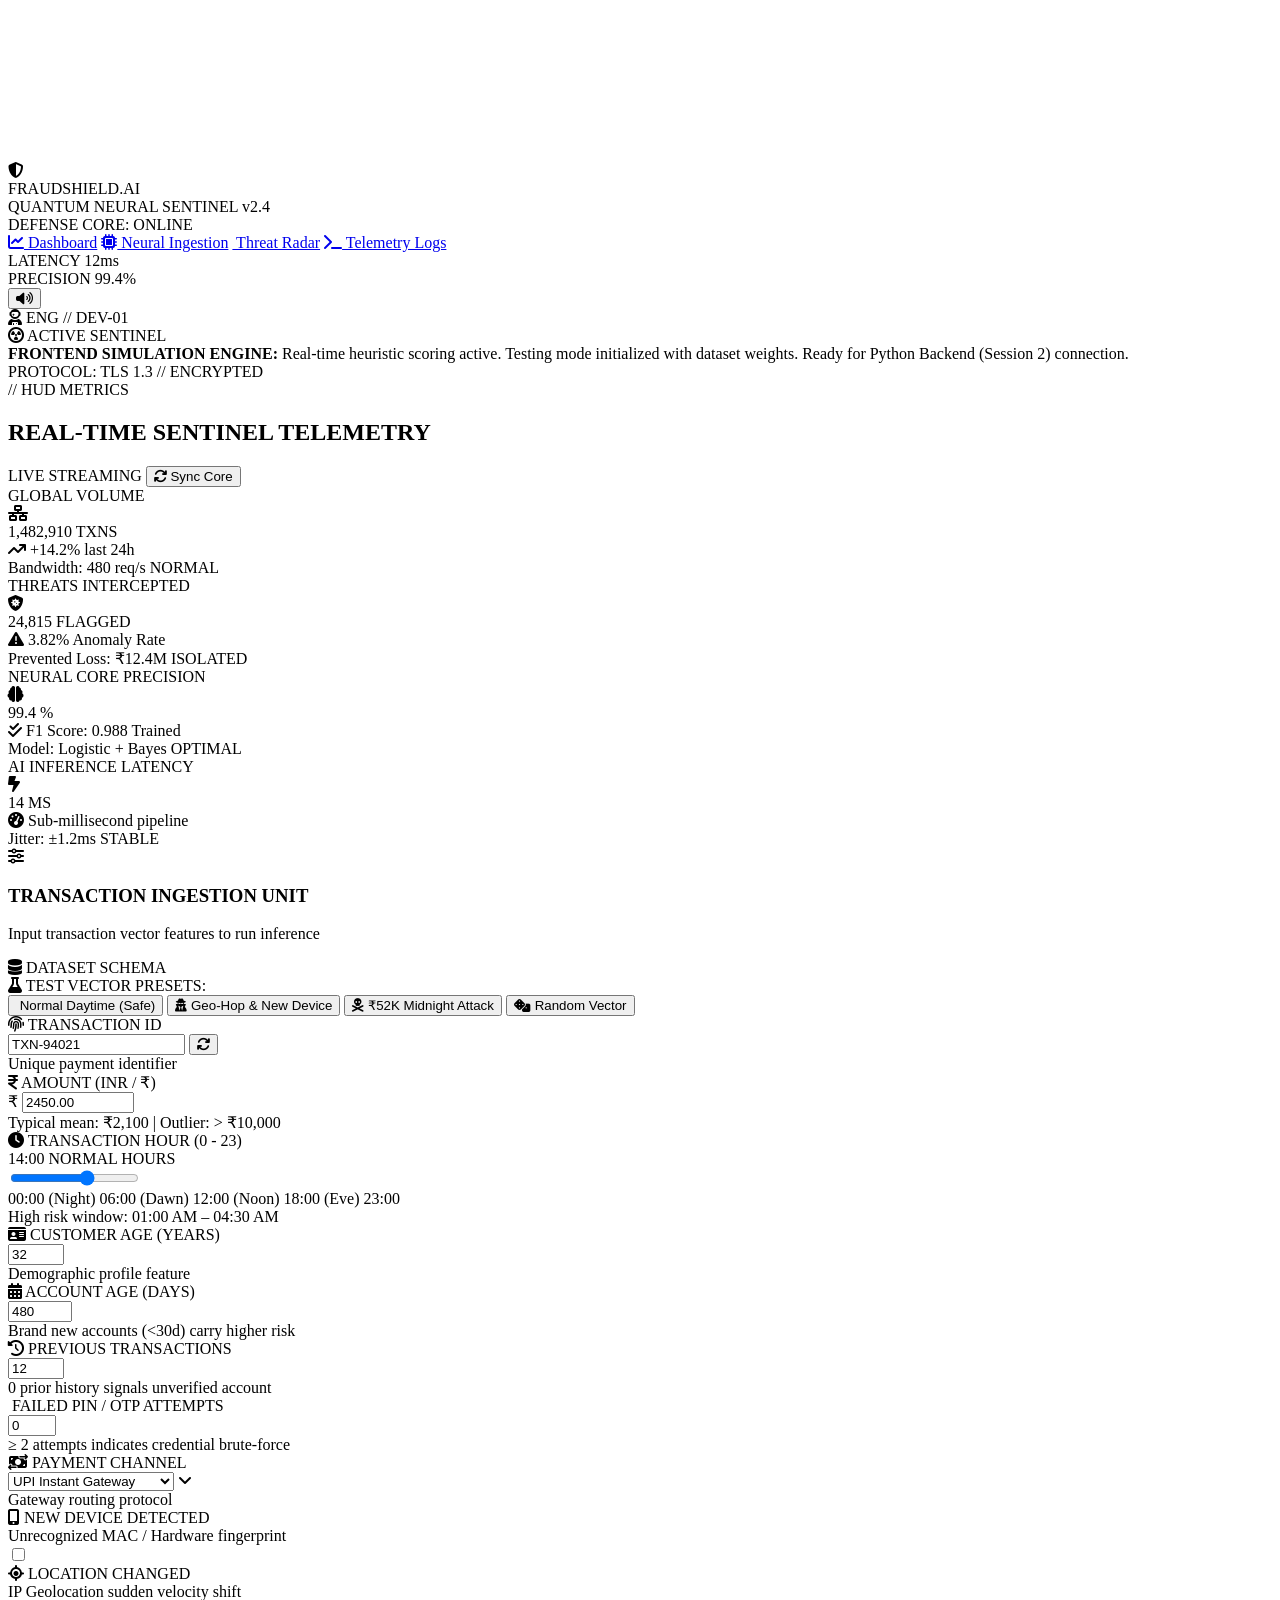
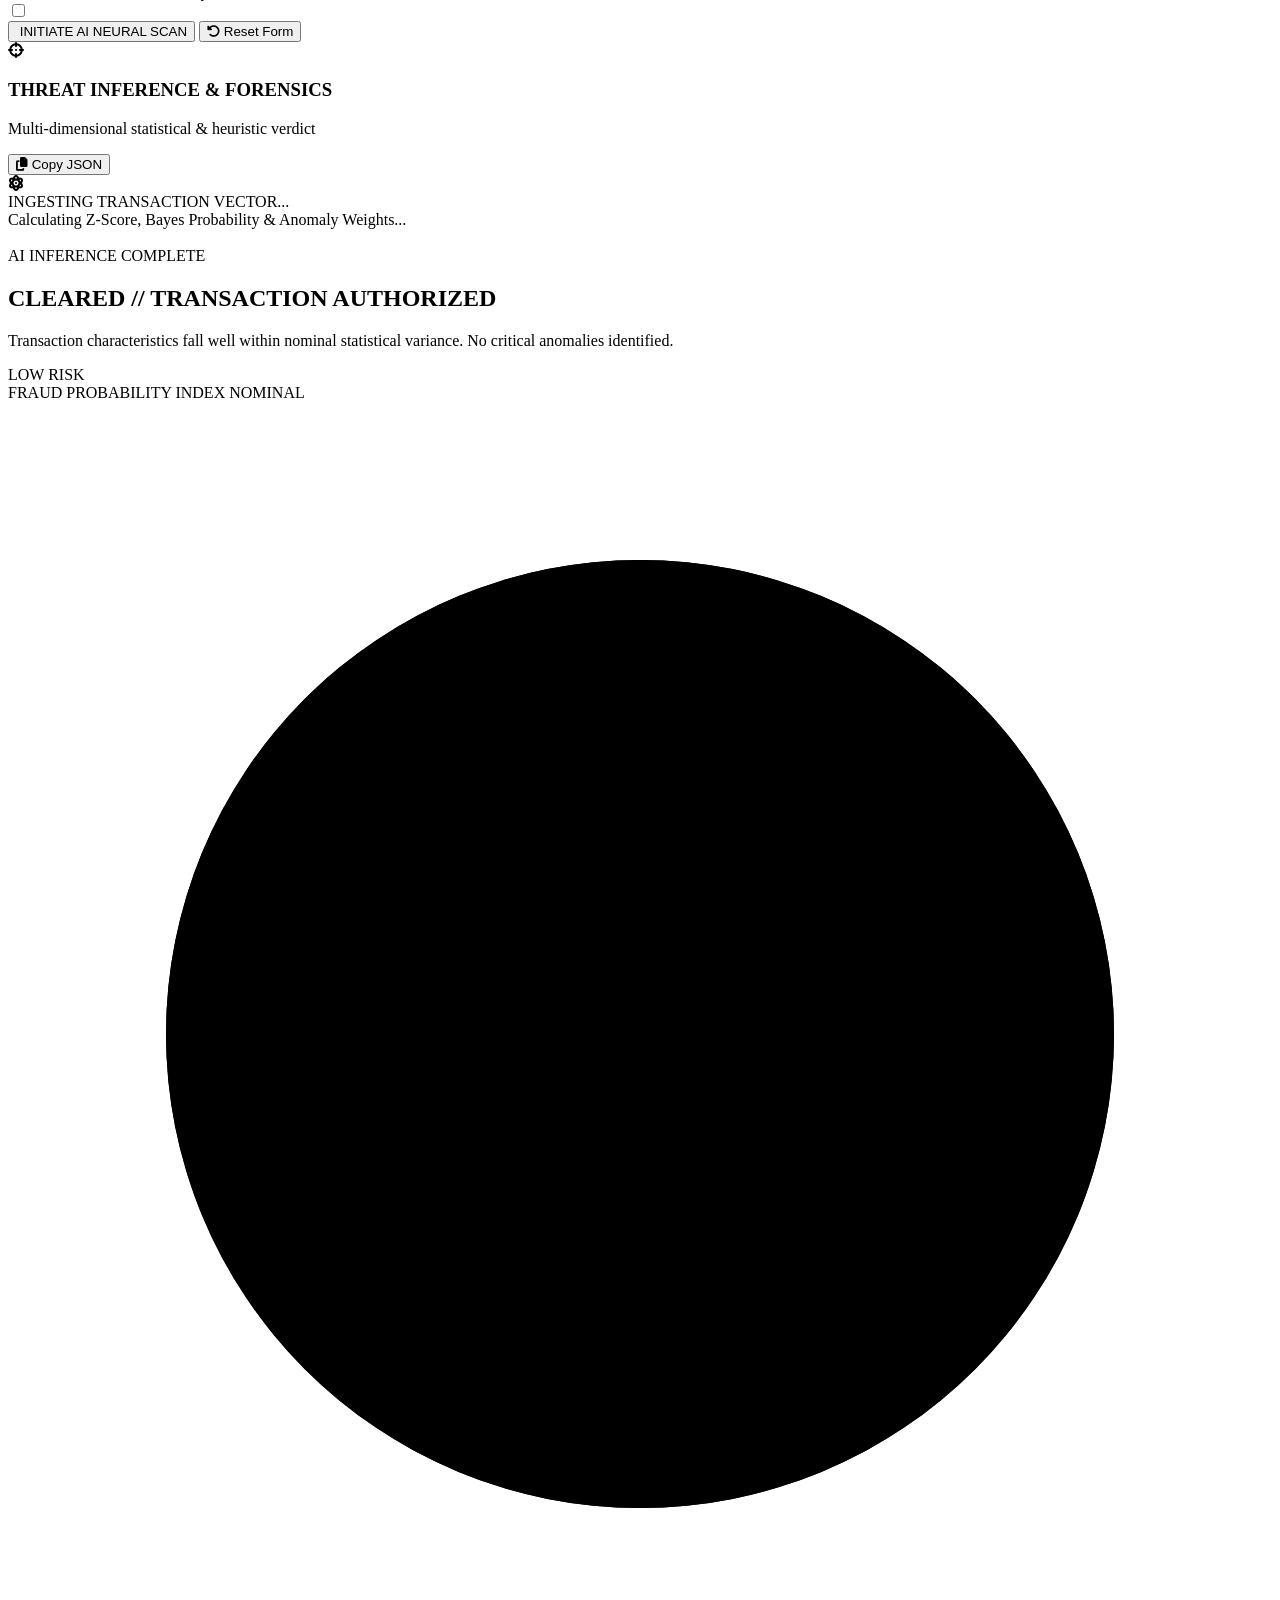
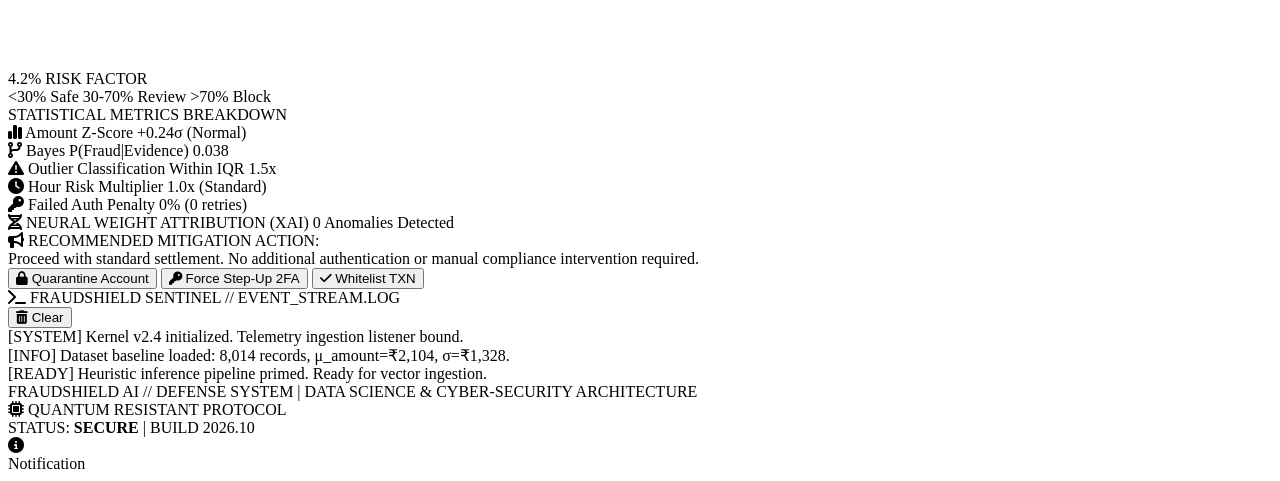
==== FraudShield AI/templates/index.html @ e83b462b "Implement Logistic Regression training pipeline, models, and Flask backend structure" ====
<!DOCTYPE html>
<html lang="en">
<head>
    <meta charset="UTF-8">
    <meta name="viewport" content="width=device-width, initial-scale=1.0">
    <title>FraudShield AI // Autonomous Fraud Detection Neural Core</title>
    <!-- Google Fonts for Futuristic Cyber / Robotics Aesthetic -->
    <link rel="preconnect" href="https://fonts.googleapis.com">
    <link rel="preconnect" href="https://fonts.gstatic.com" crossorigin>
    <link href="https://fonts.googleapis.com/css2?family=JetBrains+Mono:wght@300;400;500;700&family=Orbitron:wght@400;600;700;900&family=Rajdhani:wght@500;600;700&family=Inter:wght@300;400;500;600;700&display=swap" rel="stylesheet">
    <!-- Font Awesome Icons -->
    <link rel="stylesheet" href="https://cdnjs.cloudflare.com/ajax/libs/font-awesome/6.5.1/css/all.min.css">
    <!-- Stylesheet -->
    <link rel="stylesheet" href="/static/style.css" onerror="this.onerror=null;this.href='style.css';">
</head>
<body class="cyber-theme">
    <!-- Background Canvas for Interactive Neural Cyber Grid -->
    <canvas id="neural-bg" class="neural-canvas"></canvas>
    <div class="scanline-overlay"></div>
    <div class="cyber-grid-glow"></div>

    <div class="app-container">
        <!-- 1. NAVIGATION BAR -->
        <header class="cyber-navbar" id="navbar">
            <div class="nav-left">
                <div class="brand-logo">
                    <div class="shield-core">
                        <i class="fa-solid fa-shield-halved"></i>
                        <span class="core-pulse"></span>
                    </div>
                    <div class="brand-text">
                        <div class="brand-title">FRAUDSHIELD<span class="brand-ai">.AI</span></div>
                        <div class="brand-sub">QUANTUM NEURAL SENTINEL v2.4</div>
                    </div>
                </div>
                <div class="system-status-pill">
                    <span class="status-indicator online"></span>
                    <span class="status-label">DEFENSE CORE: ONLINE</span>
                </div>
            </div>

            <nav class="nav-links">
                <a href="#dashboard" class="nav-item active"><i class="fa-solid fa-chart-line"></i> Dashboard</a>
                <a href="#analyzer" class="nav-item"><i class="fa-solid fa-microchip"></i> Neural Ingestion</a>
                <a href="#results" class="nav-item"><i class="fa-solid fa-radar"></i> Threat Radar</a>
                <a href="#terminal" class="nav-item"><i class="fa-solid fa-terminal"></i> Telemetry Logs</a>
            </nav>

            <div class="nav-right">
                <div class="telemetry-stat">
                    <span class="t-label">LATENCY</span>
                    <span class="t-value" id="nav-latency">12ms</span>
                </div>
                <div class="telemetry-stat">
                    <span class="t-label">PRECISION</span>
                    <span class="t-value">99.4%</span>
                </div>
                <!-- Audio FX Toggle Button -->
                <button id="audio-toggle-btn" class="cyber-btn-icon" title="Toggle Cyber Audio FX" aria-label="Toggle Audio">
                    <i class="fa-solid fa-volume-high" id="audio-icon"></i>
                </button>
                <div class="user-chip">
                    <i class="fa-solid fa-user-astronaut"></i>
                    <span>ENG // DEV-01</span>
                </div>
            </div>
        </header>

        <!-- MAIN CONTENT -->
        <main class="main-wrapper">
            <!-- NOTIFICATION TICKER / BANNER -->
            <div class="cyber-alert-banner">
                <div class="banner-badge"><i class="fa-solid fa-circle-radiation"></i> ACTIVE SENTINEL</div>
                <div class="banner-scroll">
                    <span class="banner-text">
                        <strong class="text-cyan">FRONTEND SIMULATION ENGINE:</strong> Real-time heuristic scoring active. Testing mode initialized with dataset weights. Ready for Python Backend (Session 2) connection.
                    </span>
                </div>
                <div class="banner-meta">PROTOCOL: <span class="text-neon">TLS 1.3 // ENCRYPTED</span></div>
            </div>

            <!-- 2. DASHBOARD SUMMARY CARDS -->
            <section class="dashboard-section" id="dashboard">
                <div class="section-header">
                    <div class="section-title-wrap">
                        <span class="section-tag">// HUD METRICS</span>
                        <h2 class="section-title">REAL-TIME SENTINEL TELEMETRY</h2>
                    </div>
                    <div class="section-actions">
                        <span class="live-badge"><span class="pulsing-dot"></span> LIVE STREAMING</span>
                        <button class="cyber-btn-sm" id="btn-refresh-stats">
                            <i class="fa-solid fa-arrows-rotate"></i> Sync Core
                        </button>
                    </div>
                </div>

                <div class="summary-cards-grid">
                    <!-- Card 1: Transactions Scanned -->
                    <div class="hud-card" data-tilt>
                        <div class="card-glow"></div>
                        <div class="card-corner tr"></div>
                        <div class="card-corner bl"></div>
                        <div class="card-header">
                            <span class="card-category">GLOBAL VOLUME</span>
                            <div class="card-icon cyan"><i class="fa-solid fa-network-wired"></i></div>
                        </div>
                        <div class="card-body">
                            <div class="metric-value-wrap">
                                <span class="metric-value counter" id="stat-scanned">1,482,910</span>
                                <span class="metric-unit">TXNS</span>
                            </div>
                            <div class="metric-change positive">
                                <i class="fa-solid fa-arrow-trend-up"></i> +14.2% <span class="sub">last 24h</span>
                            </div>
                        </div>
                        <div class="card-footer">
                            <div class="hud-mini-bar">
                                <div class="hud-bar-fill fill-cyan" style="width: 82%"></div>
                            </div>
                            <div class="footer-meta">
                                <span>Bandwidth: 480 req/s</span>
                                <span class="text-cyan">NORMAL</span>
                            </div>
                        </div>
                    </div>

                    <!-- Card 2: Intercepted Threats -->
                    <div class="hud-card danger-card" data-tilt>
                        <div class="card-glow danger-glow"></div>
                        <div class="card-corner tr"></div>
                        <div class="card-corner bl"></div>
                        <div class="card-header">
                            <span class="card-category">THREATS INTERCEPTED</span>
                            <div class="card-icon crimson"><i class="fa-solid fa-shield-virus"></i></div>
                        </div>
                        <div class="card-body">
                            <div class="metric-value-wrap">
                                <span class="metric-value text-crimson counter" id="stat-threats">24,815</span>
                                <span class="metric-unit">FLAGGED</span>
                            </div>
                            <div class="metric-change negative">
                                <i class="fa-solid fa-triangle-exclamation"></i> 3.82% <span class="sub">Anomaly Rate</span>
                            </div>
                        </div>
                        <div class="card-footer">
                            <div class="hud-mini-bar">
                                <div class="hud-bar-fill fill-crimson" style="width: 38%"></div>
                            </div>
                            <div class="footer-meta">
                                <span>Prevented Loss: ₹12.4M</span>
                                <span class="text-crimson">ISOLATED</span>
                            </div>
                        </div>
                    </div>

                    <!-- Card 3: Model Precision / Accuracy -->
                    <div class="hud-card" data-tilt>
                        <div class="card-glow"></div>
                        <div class="card-corner tr"></div>
                        <div class="card-corner bl"></div>
                        <div class="card-header">
                            <span class="card-category">NEURAL CORE PRECISION</span>
                            <div class="card-icon emerald"><i class="fa-solid fa-brain"></i></div>
                        </div>
                        <div class="card-body">
                            <div class="metric-value-wrap">
                                <span class="metric-value text-emerald counter" id="stat-accuracy">99.4</span>
                                <span class="metric-unit">%</span>
                            </div>
                            <div class="metric-change positive">
                                <i class="fa-solid fa-check-double"></i> F1 Score: 0.988 <span class="sub">Trained</span>
                            </div>
                        </div>
                        <div class="card-footer">
                            <div class="hud-mini-bar">
                                <div class="hud-bar-fill fill-emerald" style="width: 99%"></div>
                            </div>
                            <div class="footer-meta">
                                <span>Model: Logistic + Bayes</span>
                                <span class="text-emerald">OPTIMAL</span>
                            </div>
                        </div>
                    </div>

                    <!-- Card 4: Inference Latency -->
                    <div class="hud-card" data-tilt>
                        <div class="card-glow"></div>
                        <div class="card-corner tr"></div>
                        <div class="card-corner bl"></div>
                        <div class="card-header">
                            <span class="card-category">AI INFERENCE LATENCY</span>
                            <div class="card-icon amber"><i class="fa-solid fa-bolt-lightning"></i></div>
                        </div>
                        <div class="card-body">
                            <div class="metric-value-wrap">
                                <span class="metric-value counter" id="stat-latency">14</span>
                                <span class="metric-unit">MS</span>
                            </div>
                            <div class="metric-change neutral">
                                <i class="fa-solid fa-gauge-high"></i> Sub-millisecond pipeline
                            </div>
                        </div>
                        <div class="card-footer">
                            <div class="hud-mini-bar">
                                <div class="hud-bar-fill fill-amber" style="width: 25%"></div>
                            </div>
                            <div class="footer-meta">
                                <span>Jitter: ±1.2ms</span>
                                <span class="text-amber">STABLE</span>
                            </div>
                        </div>
                    </div>
                </div>
            </section>

            <!-- WORKSPACE LAYOUT: 3. TRANSACTION INPUT FORM & 5. RESULTS PANEL -->
            <div class="telemetry-workspace">
                <!-- 3. TRANSACTION INPUT FORM -->
                <section class="cyber-panel form-panel" id="analyzer">
                    <div class="panel-cyber-border"></div>
                    <div class="panel-header">
                        <div class="panel-title-group">
                            <div class="panel-icon"><i class="fa-solid fa-sliders"></i></div>
                            <div>
                                <h3 class="panel-heading">TRANSACTION INGESTION UNIT</h3>
                                <p class="panel-caption">Input transaction vector features to run inference</p>
                            </div>
                        </div>
                        <div class="panel-chips">
                            <span class="cyber-tag"><i class="fa-solid fa-database"></i> DATASET SCHEMA</span>
                        </div>
                    </div>

                    <!-- PRESET QUICK TEST BUTTONS -->
                    <div class="preset-selector-box">
                        <div class="preset-label"><i class="fa-solid fa-flask"></i> TEST VECTOR PRESETS:</div>
                        <div class="preset-buttons">
                            <button type="button" class="preset-btn safe" id="preset-safe" title="Load low-risk day transaction">
                                <i class="fa-solid fa-shield-check"></i> Normal Daytime (Safe)
                            </button>
                            <button type="button" class="preset-btn warning" id="preset-suspicious" title="Load geo-hop suspicious transaction">
                                <i class="fa-solid fa-user-secret"></i> Geo-Hop & New Device
                            </button>
                            <button type="button" class="preset-btn danger" id="preset-attack" title="Load student project final challenge">
                                <i class="fa-solid fa-skull-crossbones"></i> ₹52K Midnight Attack
                            </button>
                            <button type="button" class="preset-btn random" id="preset-random" title="Generate randomized parameters">
                                <i class="fa-solid fa-dice"></i> Random Vector
                            </button>
                        </div>
                    </div>

                    <!-- TRANSACTION FORM -->
                    <form id="fraud-form" class="cyber-form" autocomplete="off">
                        <div class="form-grid">
                            <!-- Transaction ID -->
                            <div class="form-group">
                                <label for="tx-id" class="cyber-label">
                                    <i class="fa-solid fa-fingerprint"></i> TRANSACTION ID
                                </label>
                                <div class="cyber-input-wrap">
                                    <input type="text" id="tx-id" class="cyber-input" value="TXN-94021" required>
                                    <button type="button" class="input-action-btn" id="btn-regen-id" title="Generate New ID">
                                        <i class="fa-solid fa-arrows-rotate"></i>
                                    </button>
                                </div>
                                <span class="input-hint">Unique payment identifier</span>
                            </div>

                            <!-- Amount -->
                            <div class="form-group">
                                <label for="tx-amount" class="cyber-label">
                                    <i class="fa-solid fa-indian-rupee-sign"></i> AMOUNT (INR / ₹)
                                </label>
                                <div class="cyber-input-wrap">
                                    <span class="input-affix">₹</span>
                                    <input type="number" id="tx-amount" class="cyber-input pl-affix" min="1" max="1000000" step="0.01" value="2450.00" required>
                                </div>
                                <span class="input-hint">Typical mean: ₹2,100 | Outlier: > ₹10,000</span>
                            </div>

                            <!-- Transaction Hour -->
                            <div class="form-group">
                                <label for="tx-hour" class="cyber-label">
                                    <i class="fa-solid fa-clock"></i> TRANSACTION HOUR (0 - 23)
                                </label>
                                <div class="cyber-slider-wrap">
                                    <div class="slider-display">
                                        <span id="hour-display" class="highlight-val">14:00</span>
                                        <span id="hour-risk-tag" class="hour-tag safe">NORMAL HOURS</span>
                                    </div>
                                    <input type="range" id="tx-hour" class="cyber-slider" min="0" max="23" value="14">
                                    <div class="slider-marks">
                                        <span>00:00 (Night)</span>
                                        <span>06:00 (Dawn)</span>
                                        <span>12:00 (Noon)</span>
                                        <span>18:00 (Eve)</span>
                                        <span>23:00</span>
                                    </div>
                                </div>
                                <span class="input-hint">High risk window: 01:00 AM – 04:30 AM</span>
                            </div>

                            <!-- Customer Age -->
                            <div class="form-group">
                                <label for="tx-customer-age" class="cyber-label">
                                    <i class="fa-solid fa-id-card"></i> CUSTOMER AGE (YEARS)
                                </label>
                                <div class="cyber-input-wrap">
                                    <input type="number" id="tx-customer-age" class="cyber-input" min="18" max="100" value="32" required>
                                </div>
                                <span class="input-hint">Demographic profile feature</span>
                            </div>

                            <!-- Account Age Days -->
                            <div class="form-group">
                                <label for="tx-account-age" class="cyber-label">
                                    <i class="fa-solid fa-calendar-days"></i> ACCOUNT AGE (DAYS)
                                </label>
                                <div class="cyber-input-wrap">
                                    <input type="number" id="tx-account-age" class="cyber-input" min="1" max="5000" value="480" required>
                                </div>
                                <span class="input-hint">Brand new accounts (&lt;30d) carry higher risk</span>
                            </div>

                            <!-- Previous Transactions -->
                            <div class="form-group">
                                <label for="tx-previous-txns" class="cyber-label">
                                    <i class="fa-solid fa-clock-rotate-left"></i> PREVIOUS TRANSACTIONS
                                </label>
                                <div class="cyber-input-wrap">
                                    <input type="number" id="tx-previous-txns" class="cyber-input" min="0" max="500" value="12" required>
                                </div>
                                <span class="input-hint">0 prior history signals unverified account</span>
                            </div>

                            <!-- Failed Attempts -->
                            <div class="form-group">
                                <label for="tx-failed-attempts" class="cyber-label">
                                    <i class="fa-solid fa-shield-xmark"></i> FAILED PIN / OTP ATTEMPTS
                                </label>
                                <div class="cyber-input-wrap">
                                    <input type="number" id="tx-failed-attempts" class="cyber-input" min="0" max="10" value="0" required>
                                </div>
                                <span class="input-hint danger-text" id="failed-alert-hint">≥ 2 attempts indicates credential brute-force</span>
                            </div>

                            <!-- Payment Channel -->
                            <div class="form-group">
                                <label for="tx-channel" class="cyber-label">
                                    <i class="fa-solid fa-money-bill-transfer"></i> PAYMENT CHANNEL
                                </label>
                                <div class="cyber-select-wrap">
                                    <select id="tx-channel" class="cyber-select">
                                        <option value="UPI">UPI Instant Gateway</option>
                                        <option value="CREDIT_CARD">Credit Card (3D Secure)</option>
                                        <option value="DEBIT_CARD">Debit Card POS / Web</option>
                                        <option value="NET_BANKING">Net Banking Portal</option>
                                        <option value="CRYPTO">Crypto Bridge</option>
                                    </select>
                                    <i class="fa-solid fa-angle-down select-chevron"></i>
                                </div>
                                <span class="input-hint">Gateway routing protocol</span>
                            </div>
                        </div>

                        <!-- TOGGLE SWITCHES ROW -->
                        <div class="switches-grid">
                            <!-- New Device -->
                            <div class="cyber-switch-card">
                                <div class="switch-info">
                                    <div class="switch-title"><i class="fa-solid fa-mobile-screen-button"></i> NEW DEVICE DETECTED</div>
                                    <div class="switch-desc">Unrecognized MAC / Hardware fingerprint</div>
                                </div>
                                <label class="cyber-toggle">
                                    <input type="checkbox" id="tx-new-device">
                                    <span class="toggle-slider"></span>
                                </label>
                            </div>

                            <!-- Location Changed -->
                            <div class="cyber-switch-card">
                                <div class="switch-info">
                                    <div class="switch-title"><i class="fa-solid fa-location-crosshairs"></i> LOCATION CHANGED</div>
                                    <div class="switch-desc">IP Geolocation sudden velocity shift</div>
                                </div>
                                <label class="cyber-toggle">
                                    <input type="checkbox" id="tx-location-changed">
                                    <span class="toggle-slider"></span>
                                </label>
                            </div>
                        </div>

                        <!-- 4. ANALYZE BUTTON -->
                        <div class="submit-action-area">
                            <button type="submit" id="btn-analyze" class="cyber-btn-analyze">
                                <span class="btn-scanline"></span>
                                <span class="btn-glow"></span>
                                <span class="btn-content">
                                    <i class="fa-solid fa-microchip-ai" id="analyze-btn-icon"></i>
                                    <span id="analyze-btn-text">INITIATE AI NEURAL SCAN</span>
                                </span>
                                <span class="btn-corner tl"></span>
                                <span class="btn-corner br"></span>
                            </button>
                            <button type="button" id="btn-reset" class="cyber-btn-secondary" title="Clear inputs to baseline">
                                <i class="fa-solid fa-rotate-left"></i> Reset Form
                            </button>
                        </div>
                    </form>
                </section>

                <!-- 5. RESULTS PANEL -->
                <section class="cyber-panel results-panel" id="results">
                    <div class="panel-cyber-border"></div>
                    <div class="panel-header">
                        <div class="panel-title-group">
                            <div class="panel-icon cyan-pulse"><i class="fa-solid fa-crosshairs"></i></div>
                            <div>
                                <h3 class="panel-heading">THREAT INFERENCE & FORENSICS</h3>
                                <p class="panel-caption">Multi-dimensional statistical & heuristic verdict</p>
                            </div>
                        </div>
                        <div class="results-actions">
                            <button class="cyber-btn-sm" id="btn-copy-report" title="Copy report summary to clipboard">
                                <i class="fa-solid fa-copy"></i> Copy JSON
                            </button>
                        </div>
                    </div>

                    <!-- SCANNING ANIMATION HUD (Hidden by default, shown during analysis) -->
                    <div id="scanning-hud" class="scanning-hud hidden">
                        <div class="radar-spinner">
                            <div class="radar-sweep"></div>
                            <div class="radar-rings"></div>
                            <i class="fa-solid fa-atom radar-core-icon"></i>
                        </div>
                        <div class="scan-telemetry-text">
                            <div class="scan-step-title" id="scan-step-title">INGESTING TRANSACTION VECTOR...</div>
                            <div class="scan-progress-bar">
                                <div class="scan-progress-fill" id="scan-progress-fill"></div>
                            </div>
                            <div class="scan-console-line" id="scan-console-line">Calculating Z-Score, Bayes Probability & Anomaly Weights...</div>
                        </div>
                    </div>

                    <!-- ACTIVE RESULTS CONTAINER -->
                    <div id="results-display" class="results-display">
                        <!-- VERDICT STATUS BANNER -->
                        <div class="verdict-banner safe" id="verdict-banner">
                            <div class="verdict-icon-box" id="verdict-icon-box">
                                <i class="fa-solid fa-shield-check" id="verdict-icon"></i>
                            </div>
                            <div class="verdict-details">
                                <div class="verdict-subtitle" id="verdict-sub">AI INFERENCE COMPLETE</div>
                                <h2 class="verdict-title" id="verdict-title">CLEARED // TRANSACTION AUTHORIZED</h2>
                                <p class="verdict-description" id="verdict-desc">
                                    Transaction characteristics fall well within nominal statistical variance. No critical anomalies identified.
                                </p>
                            </div>
                            <div class="verdict-badge" id="verdict-badge">LOW RISK</div>
                        </div>

                        <!-- GAUGE & STATISTICAL METRICS ROW -->
                        <div class="gauge-metrics-row">
                            <!-- Circular Risk Gauge -->
                            <div class="risk-gauge-card">
                                <div class="gauge-header">
                                    <span>FRAUD PROBABILITY INDEX</span>
                                    <span class="hud-tag" id="gauge-risk-level">NOMINAL</span>
                                </div>
                                <div class="gauge-svg-container">
                                    <svg class="radial-gauge" viewBox="0 0 200 200">
                                        <!-- Gauge Track -->
                                        <circle class="gauge-bg" cx="100" cy="100" r="75"></circle>
                                        <!-- Glowing Dynamic Meter -->
                                        <circle class="gauge-fill" id="gauge-fill-circle" cx="100" cy="100" r="75"></circle>
                                    </svg>
                                    <div class="gauge-center-text">
                                        <span class="gauge-percentage" id="gauge-percentage">4.2%</span>
                                        <span class="gauge-sub">RISK FACTOR</span>
                                    </div>
                                </div>
                                <div class="gauge-footer-legend">
                                    <span class="legend-item"><span class="legend-dot safe"></span> &lt;30% Safe</span>
                                    <span class="legend-item"><span class="legend-dot warn"></span> 30-70% Review</span>
                                    <span class="legend-item"><span class="legend-dot danger"></span> &gt;70% Block</span>
                                </div>
                            </div>

                            <!-- Key Statistics Breakdown -->
                            <div class="stats-breakdown-card">
                                <div class="stats-header">STATISTICAL METRICS BREAKDOWN</div>
                                <div class="stats-list">
                                    <div class="stat-row">
                                        <span class="s-name"><i class="fa-solid fa-chart-simple"></i> Amount Z-Score</span>
                                        <span class="s-val text-cyan" id="metric-zscore">+0.24σ (Normal)</span>
                                    </div>
                                    <div class="stat-row">
                                        <span class="s-name"><i class="fa-solid fa-code-branch"></i> Bayes P(Fraud|Evidence)</span>
                                        <span class="s-val" id="metric-bayes">0.038</span>
                                    </div>
                                    <div class="stat-row">
                                        <span class="s-name"><i class="fa-solid fa-triangle-exclamation"></i> Outlier Classification</span>
                                        <span class="s-val" id="metric-outlier">Within IQR 1.5x</span>
                                    </div>
                                    <div class="stat-row">
                                        <span class="s-name"><i class="fa-solid fa-clock"></i> Hour Risk Multiplier</span>
                                        <span class="s-val" id="metric-hour-risk">1.0x (Standard)</span>
                                    </div>
                                    <div class="stat-row">
                                        <span class="s-name"><i class="fa-solid fa-key"></i> Failed Auth Penalty</span>
                                        <span class="s-val" id="metric-auth-penalty">0% (0 retries)</span>
                                    </div>
                                </div>
                            </div>
                        </div>

                        <!-- EXPLAINABLE AI ATTRIBUTION (Risk Factors) -->
                        <div class="ai-attribution-box">
                            <div class="attribution-header">
                                <span><i class="fa-solid fa-dna"></i> NEURAL WEIGHT ATTRIBUTION (XAI)</span>
                                <span class="attribution-count" id="risk-factors-count">0 Anomalies Detected</span>
                            </div>
                            <div class="attribution-bars" id="attribution-bars">
                                <!-- Populated dynamically by JS -->
                            </div>
                        </div>

                        <!-- ACTION PROTOCOL RECOMMENDATION -->
                        <div class="recommendation-card" id="recommendation-card">
                            <div class="rec-title"><i class="fa-solid fa-bullhorn"></i> RECOMMENDED MITIGATION ACTION:</div>
                            <div class="rec-body" id="recommendation-text">
                                Proceed with standard settlement. No additional authentication or manual compliance intervention required.
                            </div>
                            <div class="rec-buttons">
                                <button type="button" class="rec-btn" id="btn-quarantine"><i class="fa-solid fa-lock"></i> Quarantine Account</button>
                                <button type="button" class="rec-btn" id="btn-request-mfa"><i class="fa-solid fa-key"></i> Force Step-Up 2FA</button>
                                <button type="button" class="rec-btn success" id="btn-override-allow"><i class="fa-solid fa-check"></i> Whitelist TXN</button>
                            </div>
                        </div>
                    </div>
                </section>
            </div>

            <!-- TERMINAL & TELEMETRY STREAM LOGS -->
            <section class="cyber-terminal-section" id="terminal">
                <div class="terminal-window">
                    <div class="terminal-bar">
                        <div class="terminal-dots">
                            <span class="term-dot close"></span>
                            <span class="term-dot min"></span>
                            <span class="term-dot max"></span>
                        </div>
                        <div class="terminal-title">
                            <i class="fa-solid fa-terminal"></i> FRAUDSHIELD SENTINEL // EVENT_STREAM.LOG
                        </div>
                        <div class="terminal-actions">
                            <button class="term-btn" id="btn-clear-term"><i class="fa-solid fa-trash-can"></i> Clear</button>
                        </div>
                    </div>
                    <div class="terminal-body" id="terminal-body">
                        <div class="term-line system">[SYSTEM] Kernel v2.4 initialized. Telemetry ingestion listener bound.</div>
                        <div class="term-line info">[INFO] Dataset baseline loaded: 8,014 records, μ_amount=₹2,104, σ=₹1,328.</div>
                        <div class="term-line success">[READY] Heuristic inference pipeline primed. Ready for vector ingestion.</div>
                    </div>
                </div>
            </section>
        </main>

        <!-- FOOTER -->
        <footer class="cyber-footer">
            <div class="footer-left">
                <span>FRAUDSHIELD AI // DEFENSE SYSTEM</span>
                <span class="pipe">|</span>
                <span>DATA SCIENCE & CYBER-SECURITY ARCHITECTURE</span>
            </div>
            <div class="footer-center">
                <span class="quantum-seal"><i class="fa-solid fa-microchip"></i> QUANTUM RESISTANT PROTOCOL</span>
            </div>
            <div class="footer-right">
                <span>STATUS: <strong class="text-neon">SECURE</strong></span>
                <span class="pipe">|</span>
                <span>BUILD 2026.10</span>
            </div>
        </footer>
    </div>

    <!-- TOAST NOTIFICATION CONTAINER -->
    <div id="cyber-toast" class="cyber-toast hidden">
        <i class="toast-icon fa-solid fa-circle-info"></i>
        <div class="toast-message" id="toast-message">Notification</div>
    </div>

    <!-- JavaScript -->
    <script src="/static/script.js" onerror="this.onerror=null;this.src='script.js';"></script>
</body>
</html>
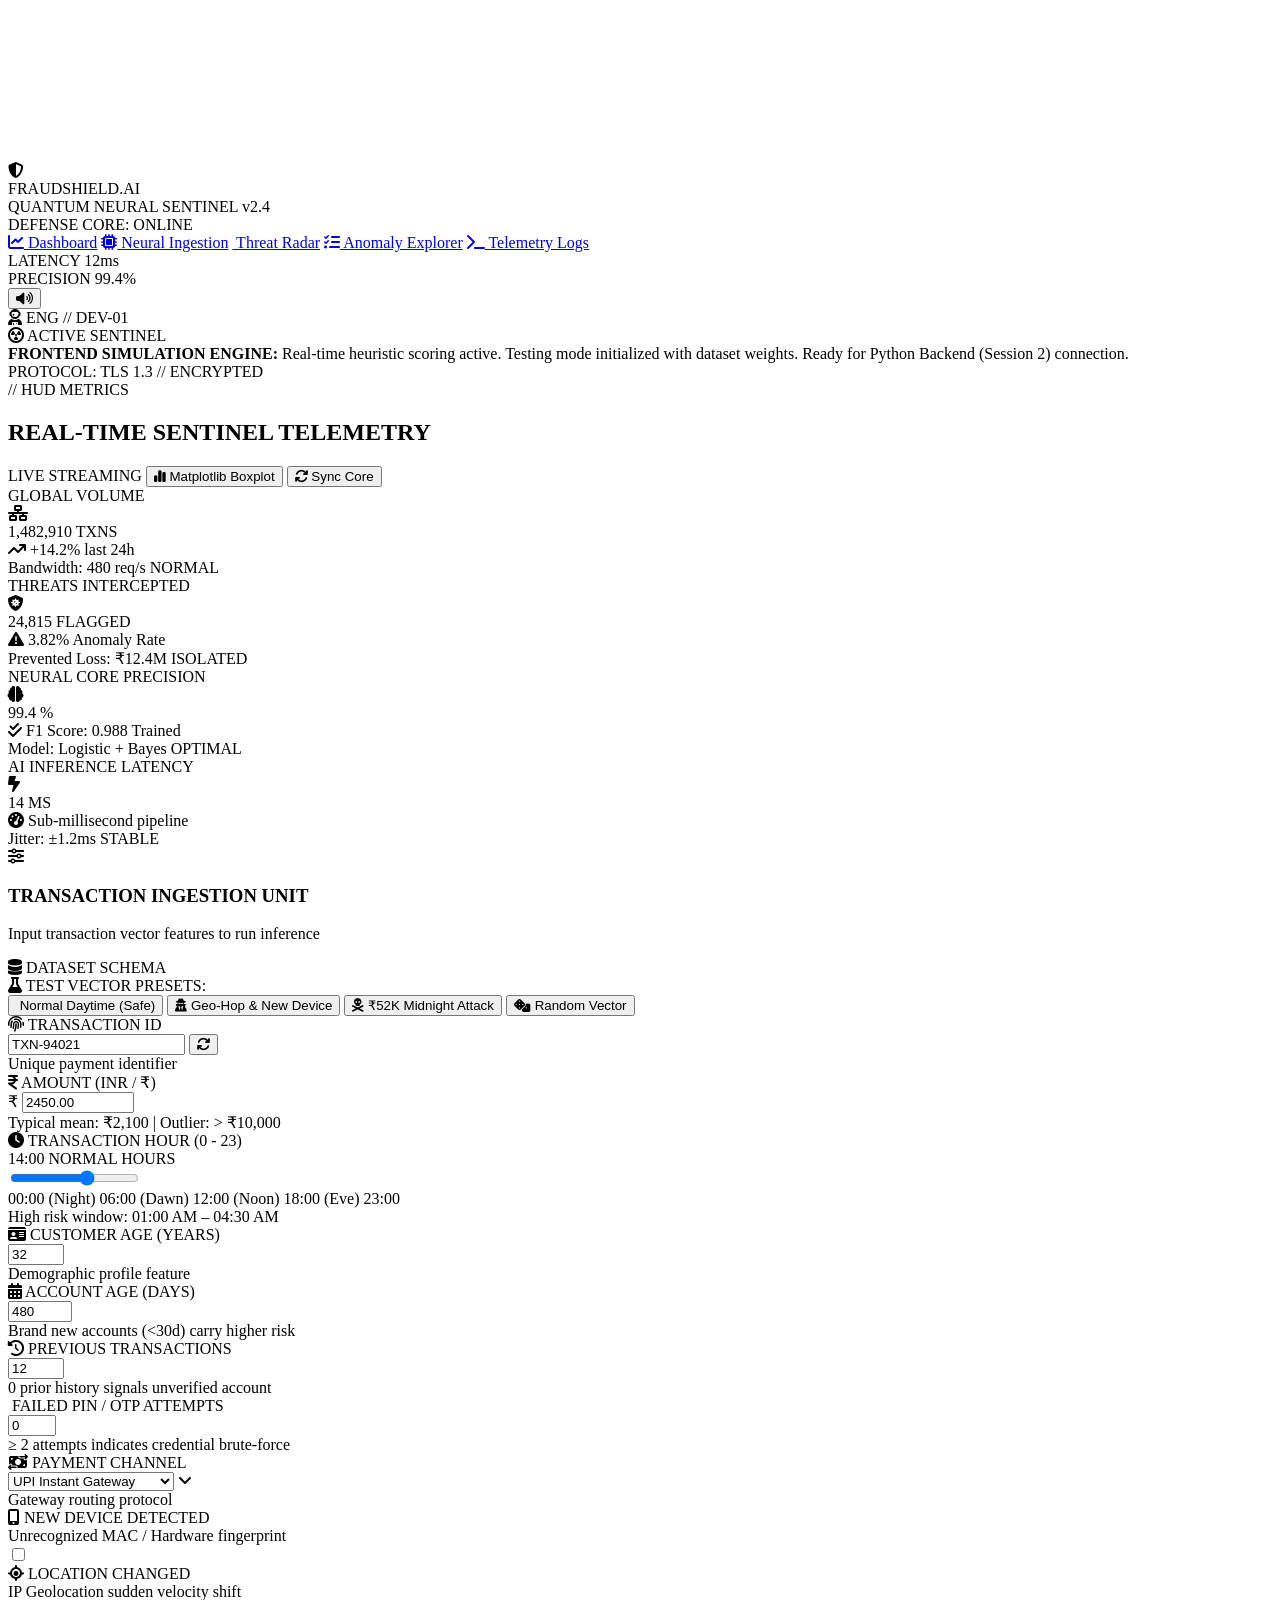
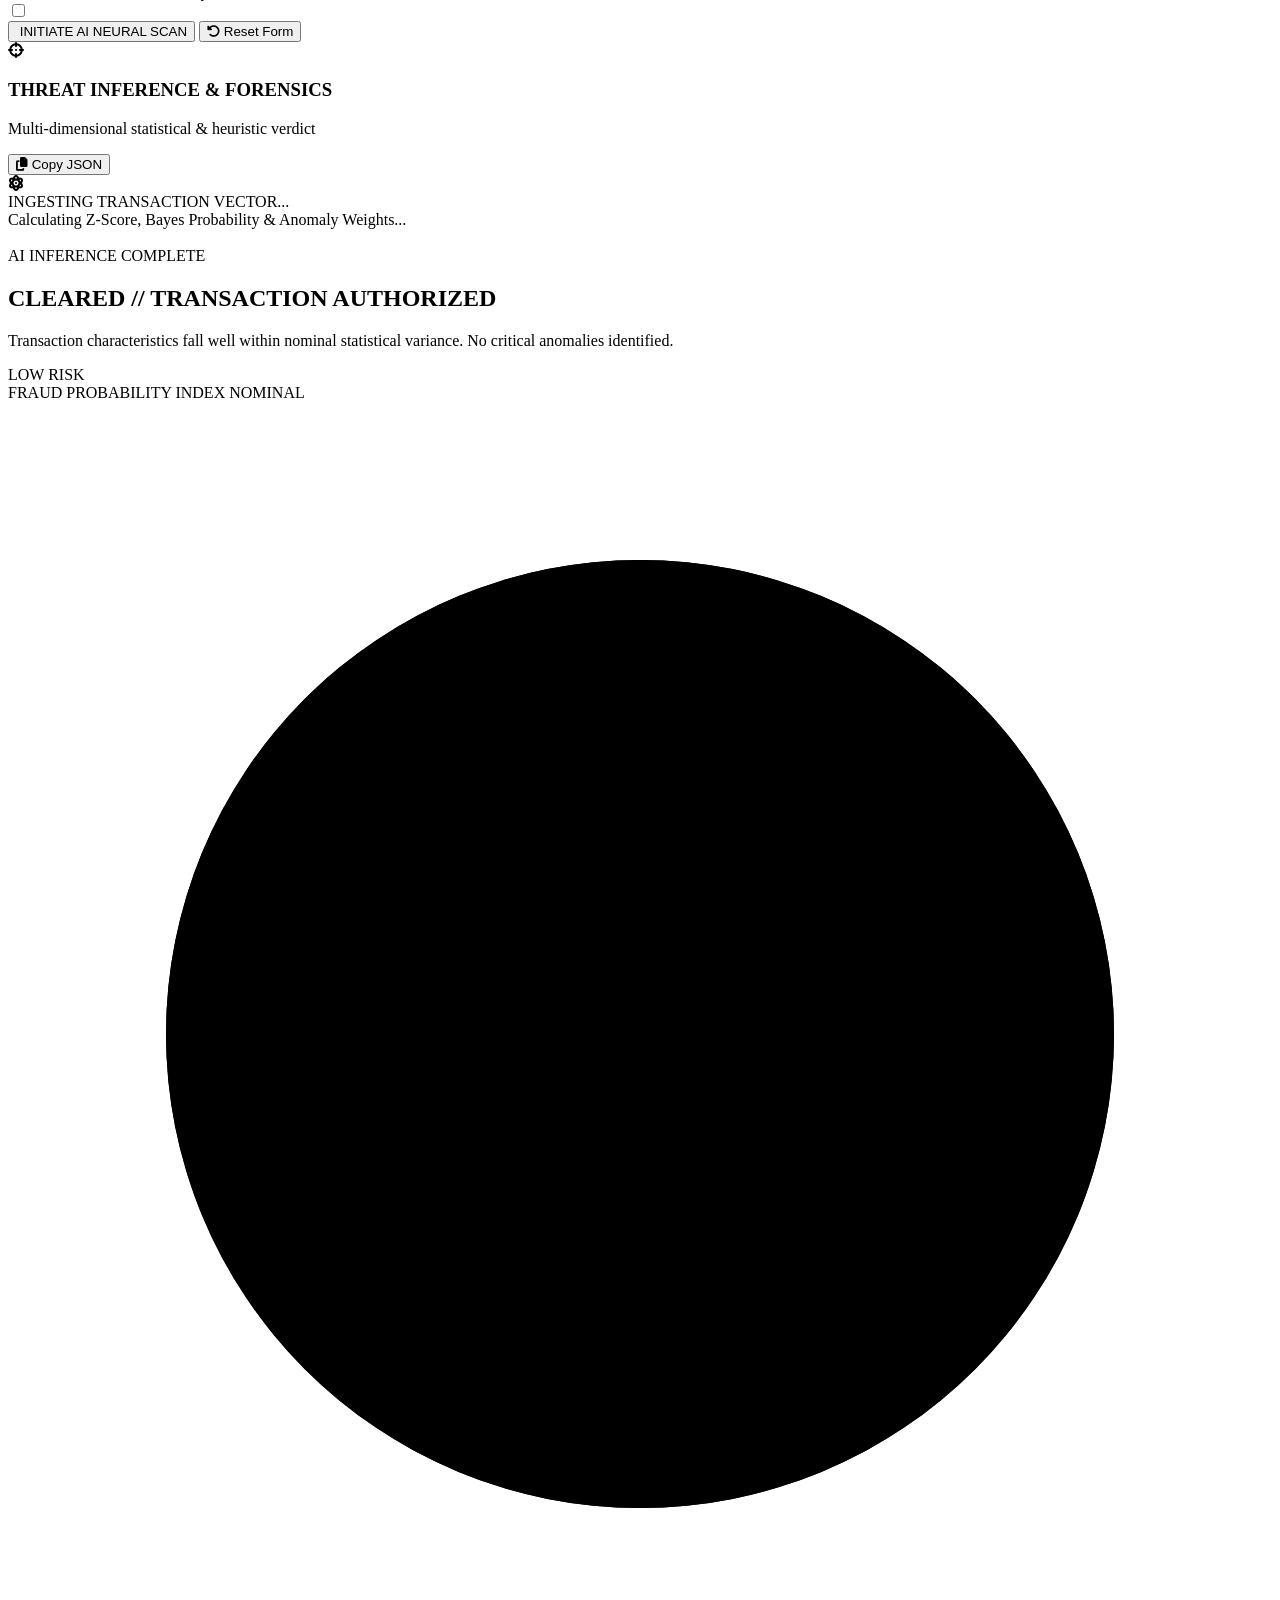
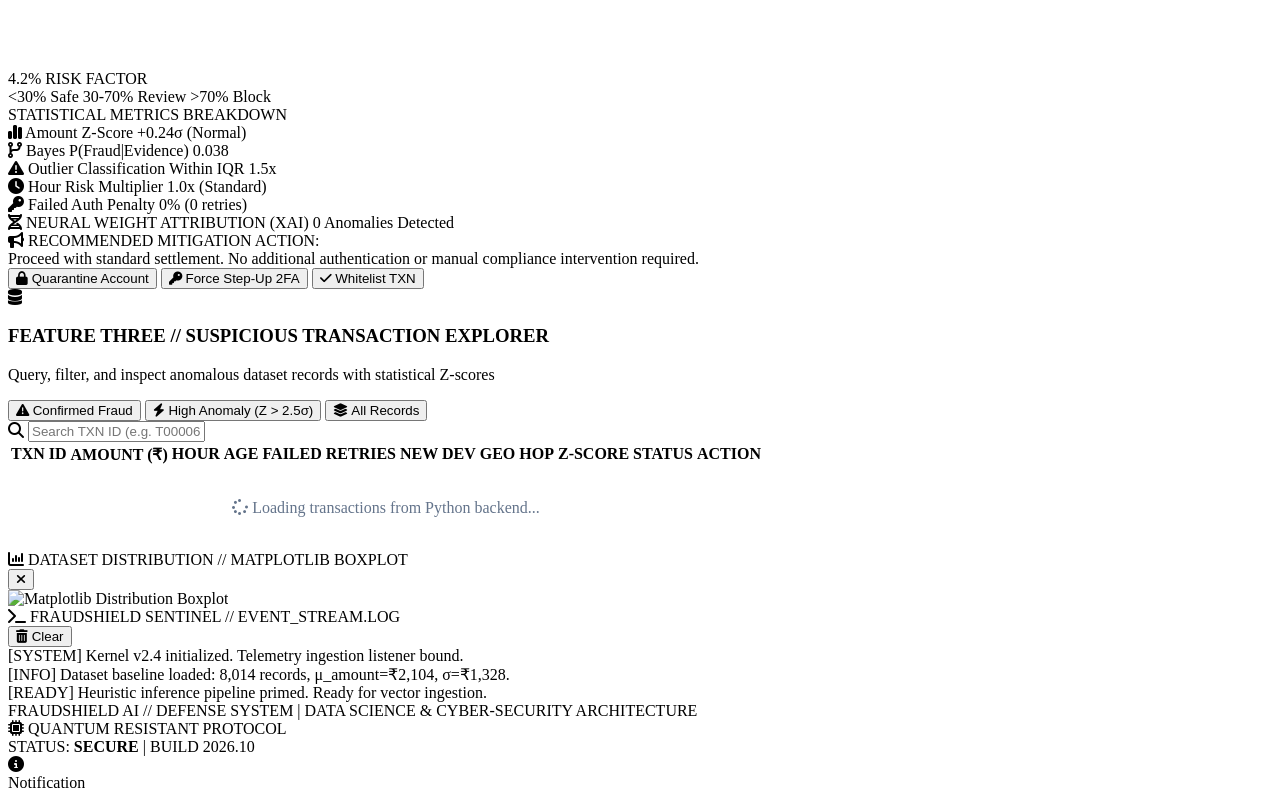
==== commit 7795c0cb: "Implement backend according to notes.css: Feature 1 (AI Analyser), Feature 2 (Analytics Dashboard & " ====
--- a/FraudShield AI/templates/index.html
+++ b/FraudShield AI/templates/index.html
@@ -43,6 +43,7 @@
                 <a href="#dashboard" class="nav-item active"><i class="fa-solid fa-chart-line"></i> Dashboard</a>
                 <a href="#analyzer" class="nav-item"><i class="fa-solid fa-microchip"></i> Neural Ingestion</a>
                 <a href="#results" class="nav-item"><i class="fa-solid fa-radar"></i> Threat Radar</a>
+                <a href="#explorer" class="nav-item"><i class="fa-solid fa-list-check"></i> Anomaly Explorer</a>
                 <a href="#terminal" class="nav-item"><i class="fa-solid fa-terminal"></i> Telemetry Logs</a>
             </nav>
 
@@ -88,6 +89,9 @@
                     </div>
                     <div class="section-actions">
                         <span class="live-badge"><span class="pulsing-dot"></span> LIVE STREAMING</span>
+                        <button class="cyber-btn-sm" id="btn-view-chart" title="Render Matplotlib Boxplot from Dataset">
+                            <i class="fa-solid fa-chart-simple"></i> Matplotlib Boxplot
+                        </button>
                         <button class="cyber-btn-sm" id="btn-refresh-stats">
                             <i class="fa-solid fa-arrows-rotate"></i> Sync Core
                         </button>
@@ -543,6 +547,77 @@
                 </section>
             </div>
 
+            <!-- FEATURE THREE: SUSPICIOUS TRANSACTION EXPLORER (notes.css) -->
+            <section class="explorer-section" id="explorer">
+                <div class="explorer-panel">
+                    <div class="panel-header">
+                        <div class="panel-title-group">
+                            <div class="panel-icon"><i class="fa-solid fa-database"></i></div>
+                            <div>
+                                <h3 class="panel-heading">FEATURE THREE // SUSPICIOUS TRANSACTION EXPLORER</h3>
+                                <p class="panel-caption">Query, filter, and inspect anomalous dataset records with statistical Z-scores</p>
+                            </div>
+                        </div>
+                        <div class="explorer-controls">
+                            <div class="filter-btn-group">
+                                <button type="button" class="filter-btn danger active" id="filter-fraud" data-filter="fraud">
+                                    <i class="fa-solid fa-triangle-exclamation"></i> Confirmed Fraud
+                                </button>
+                                <button type="button" class="filter-btn" id="filter-high-risk" data-filter="high_risk">
+                                    <i class="fa-solid fa-bolt"></i> High Anomaly (Z > 2.5σ)
+                                </button>
+                                <button type="button" class="filter-btn" id="filter-all" data-filter="all">
+                                    <i class="fa-solid fa-layer-group"></i> All Records
+                                </button>
+                            </div>
+                            <div class="search-box">
+                                <i class="fa-solid fa-magnifying-glass search-icon"></i>
+                                <input type="text" id="explorer-search" class="search-input" placeholder="Search TXN ID (e.g. T00006)...">
+                            </div>
+                        </div>
+                    </div>
+
+                    <div class="explorer-table-wrap">
+                        <table class="cyber-table">
+                            <thead>
+                                <tr>
+                                    <th>TXN ID</th>
+                                    <th>AMOUNT (₹)</th>
+                                    <th>HOUR</th>
+                                    <th>AGE</th>
+                                    <th>FAILED RETRIES</th>
+                                    <th>NEW DEV</th>
+                                    <th>GEO HOP</th>
+                                    <th>Z-SCORE</th>
+                                    <th>STATUS</th>
+                                    <th>ACTION</th>
+                                </tr>
+                            </thead>
+                            <tbody id="explorer-table-body">
+                                <tr>
+                                    <td colspan="10" style="text-align:center; padding: 2rem; color: #64748b;">
+                                        <i class="fa-solid fa-spinner fa-spin"></i> Loading transactions from Python backend...
+                                    </td>
+                                </tr>
+                            </tbody>
+                        </table>
+                    </div>
+                </div>
+            </section>
+
+            <!-- MATPLOTLIB CHART MODAL (Feature 2) -->
+            <div id="chart-modal" class="chart-modal-backdrop">
+                <div class="chart-modal-card">
+                    <div class="chart-modal-header">
+                        <div class="chart-modal-title"><i class="fa-solid fa-chart-column"></i> DATASET DISTRIBUTION // MATPLOTLIB BOXPLOT</div>
+                        <button type="button" class="chart-close-btn" id="btn-close-chart"><i class="fa-solid fa-xmark"></i></button>
+                    </div>
+                    <div class="chart-modal-body">
+                        <img id="chart-modal-img" class="chart-img" src="/api/chart/distribution" alt="Matplotlib Distribution Boxplot">
+                    </div>
+                </div>
+            </div>
+
             <!-- TERMINAL & TELEMETRY STREAM LOGS -->
             <section class="cyber-terminal-section" id="terminal">
                 <div class="terminal-window">
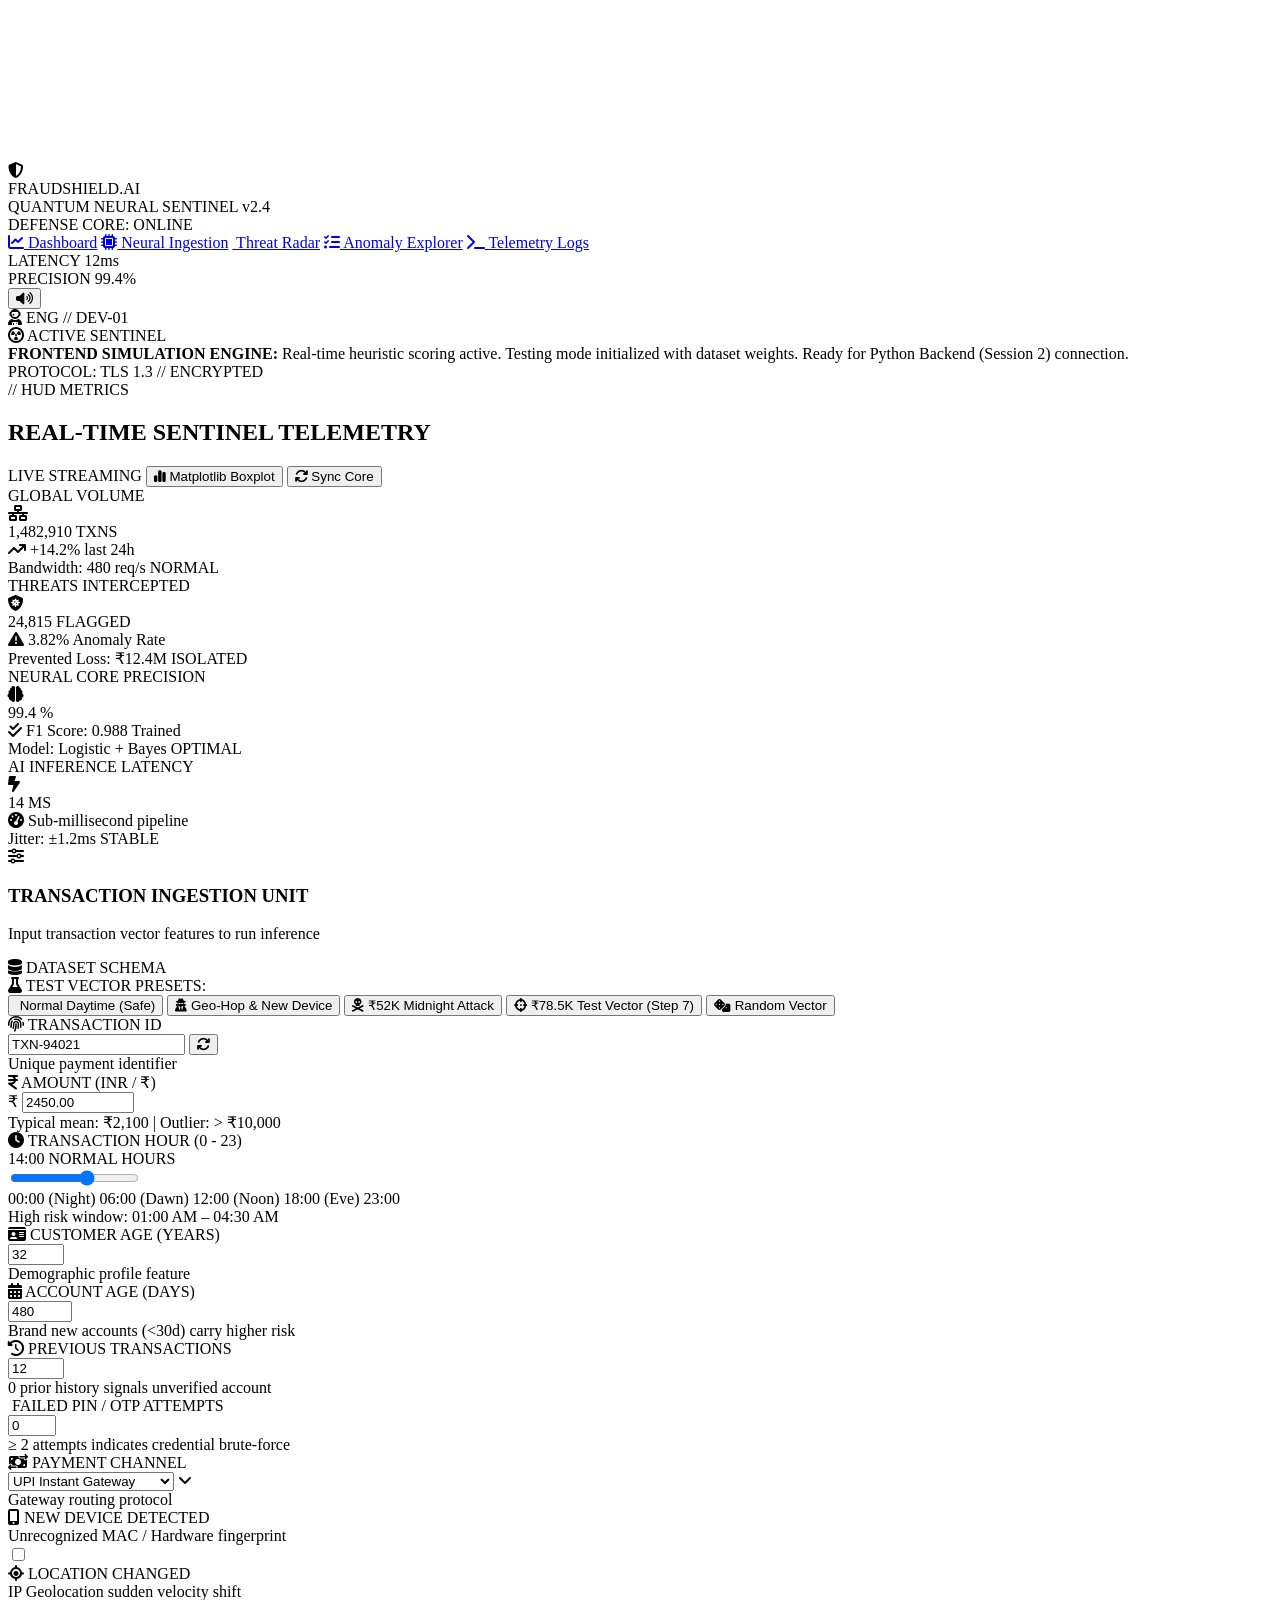
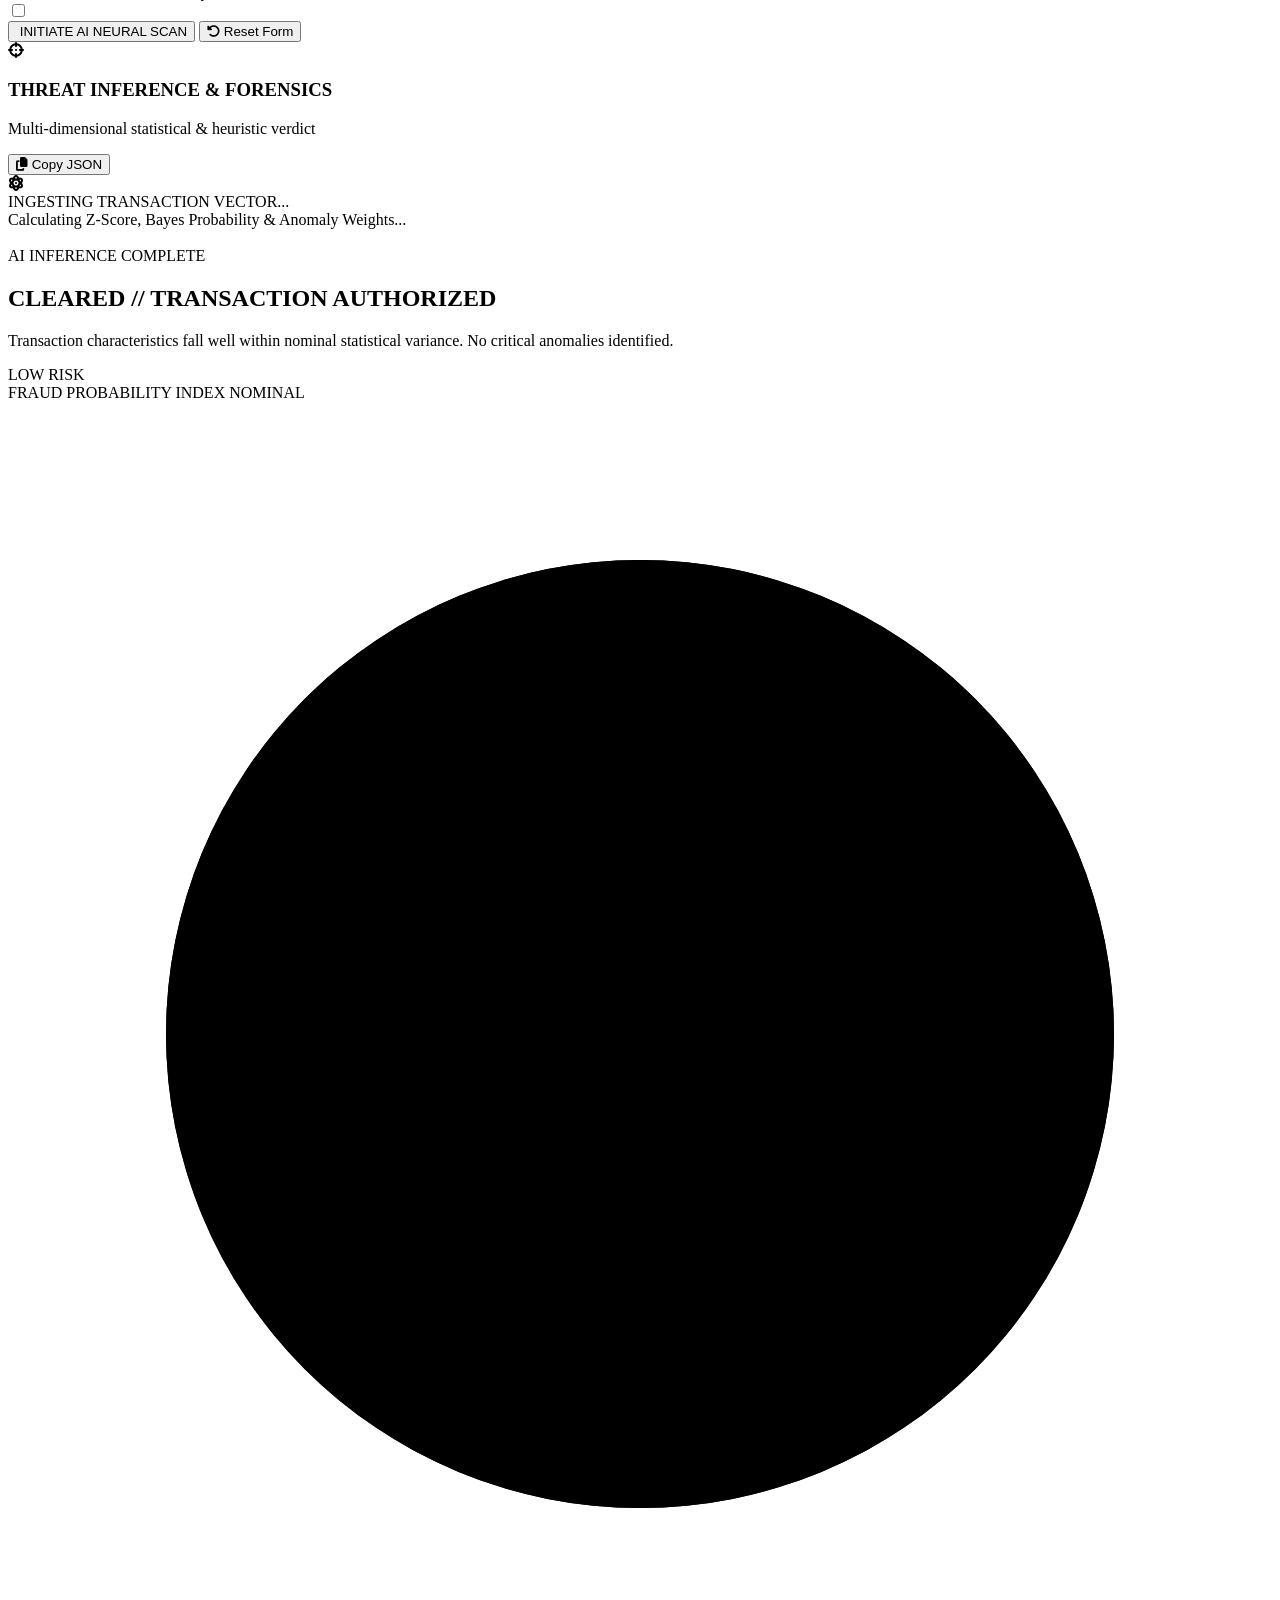
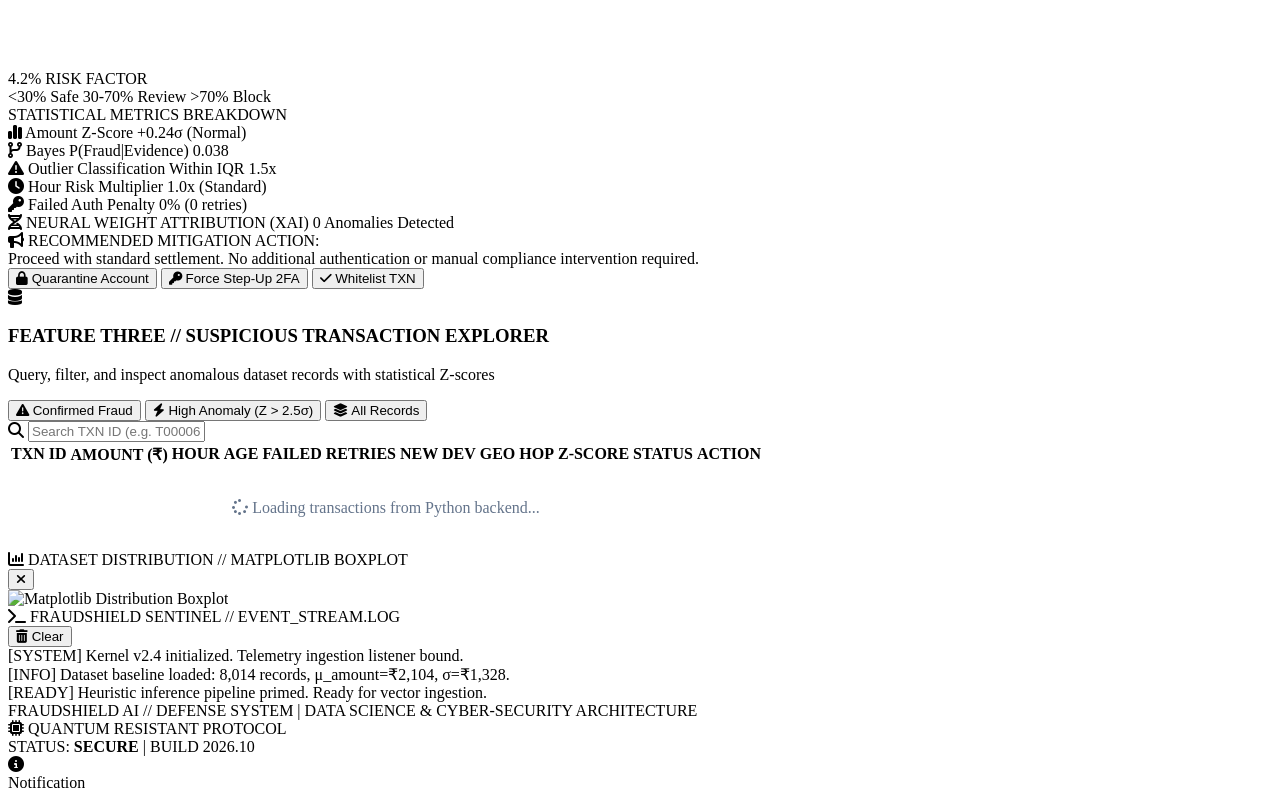
==== commit 944ecfef: "Implement exact four curriculum endpoints: GET /api/health, GET /api/stats, GET /api/model-metrics, " ====
--- a/FraudShield AI/templates/index.html
+++ b/FraudShield AI/templates/index.html
@@ -247,6 +247,9 @@
                             </button>
                             <button type="button" class="preset-btn danger" id="preset-attack" title="Load student project final challenge">
                                 <i class="fa-solid fa-skull-crossbones"></i> ₹52K Midnight Attack
+                            </button>
+                            <button type="button" class="preset-btn danger" id="preset-postman-78k" title="Load Step 7: ₹78.5K Postman Test Vector">
+                                <i class="fa-solid fa-crosshairs"></i> ₹78.5K Test Vector (Step 7)
                             </button>
                             <button type="button" class="preset-btn random" id="preset-random" title="Generate randomized parameters">
                                 <i class="fa-solid fa-dice"></i> Random Vector
